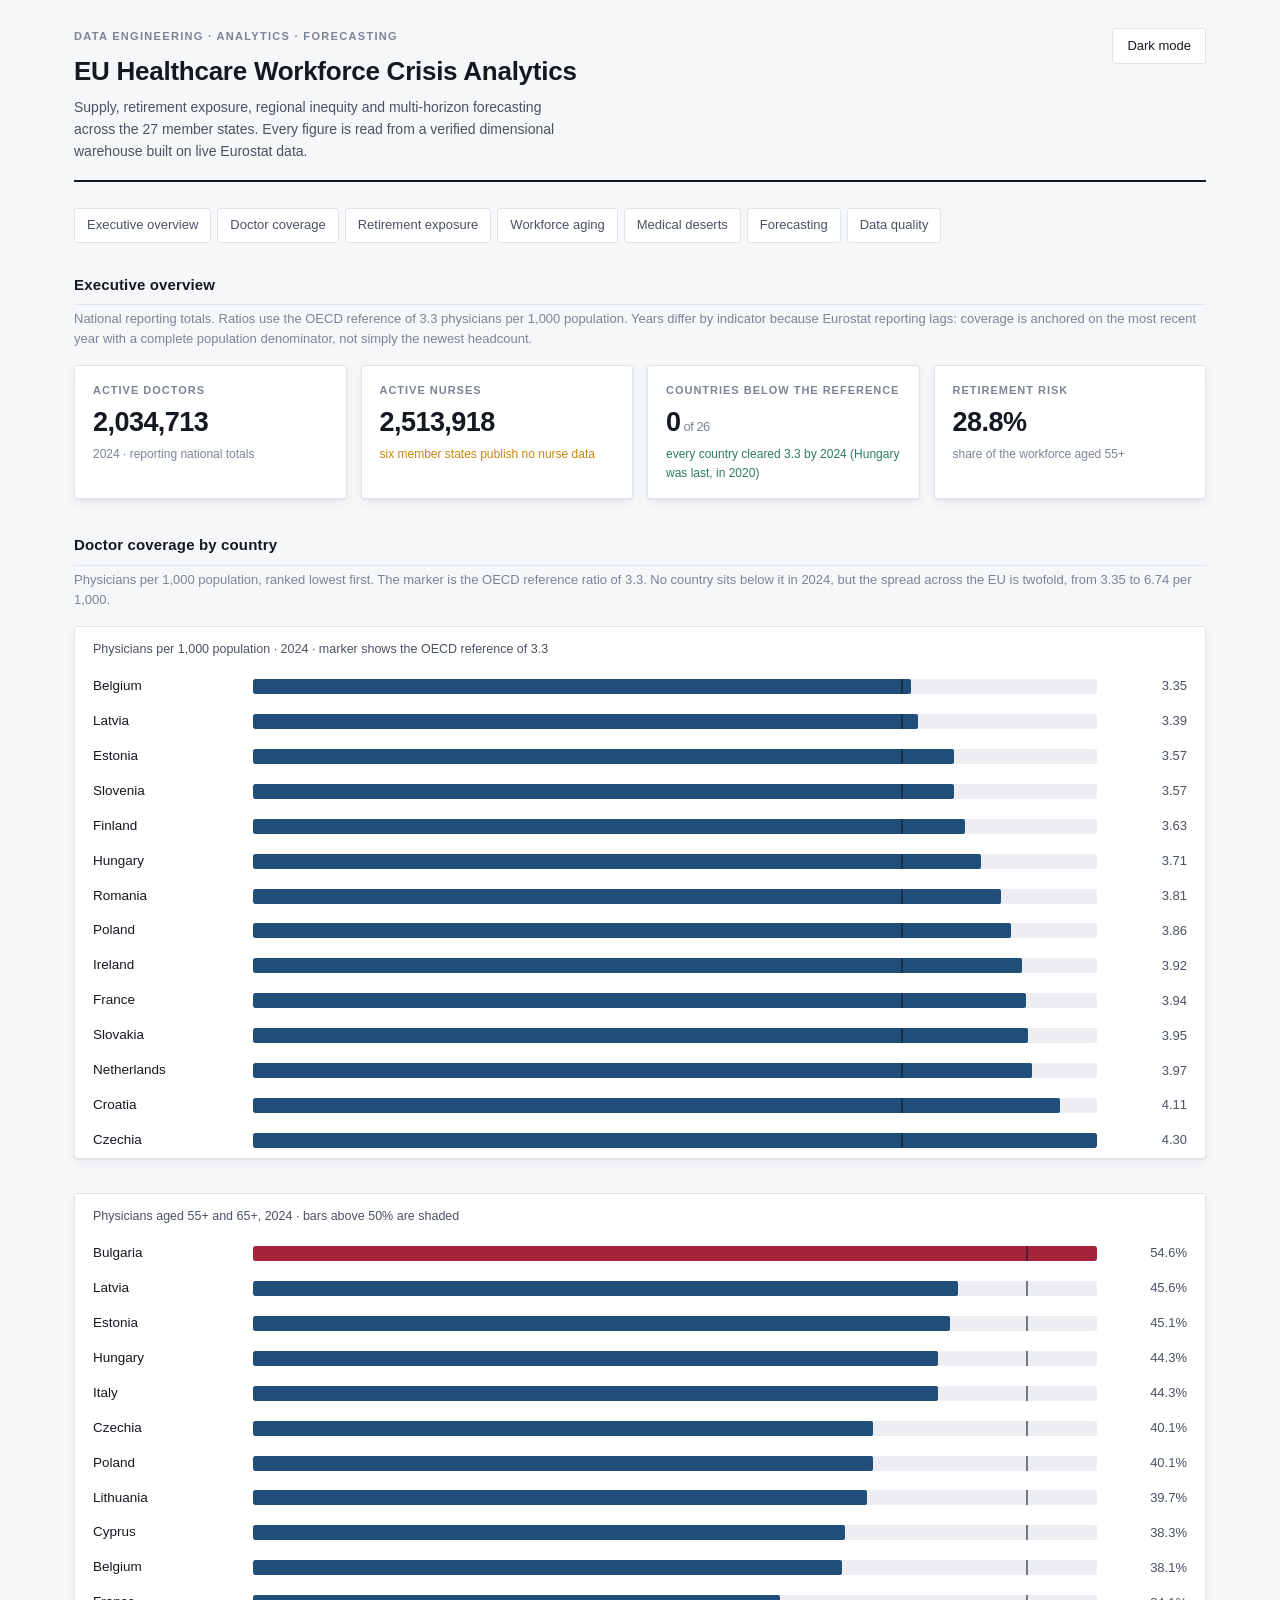
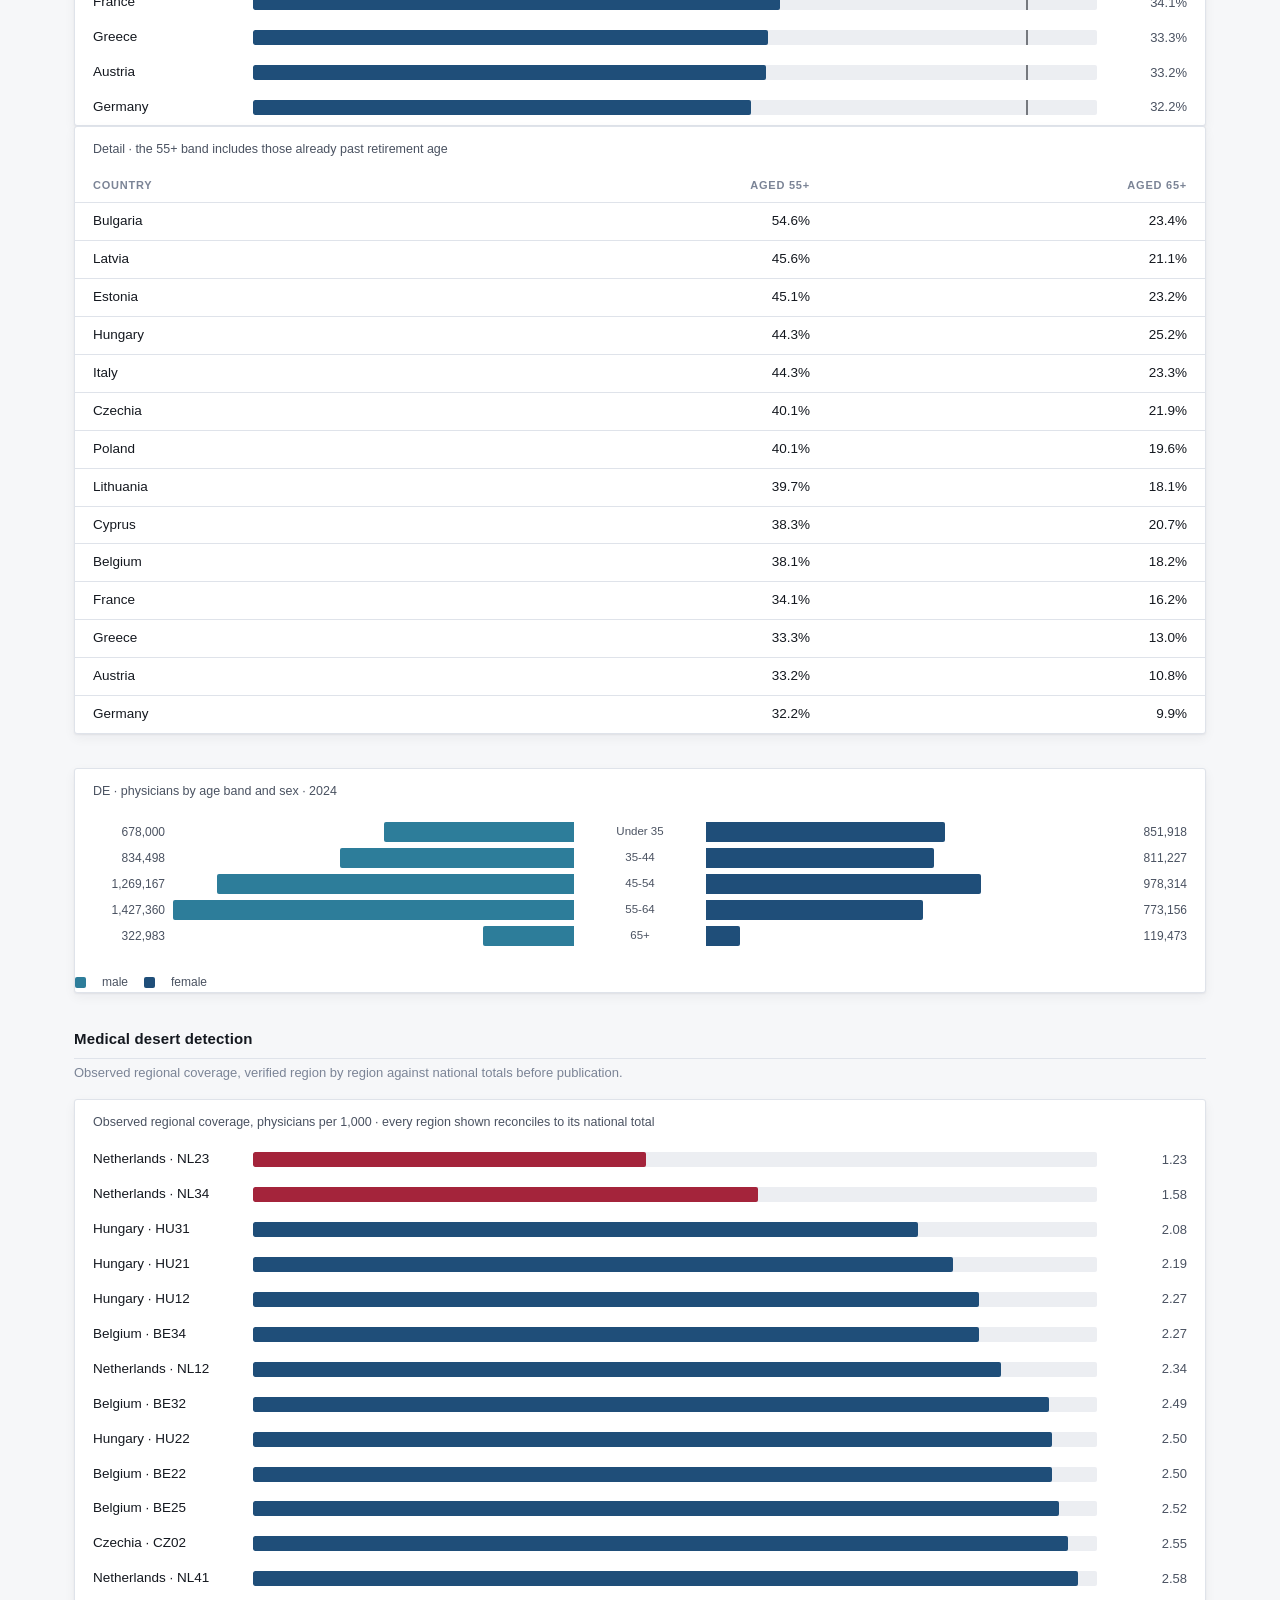
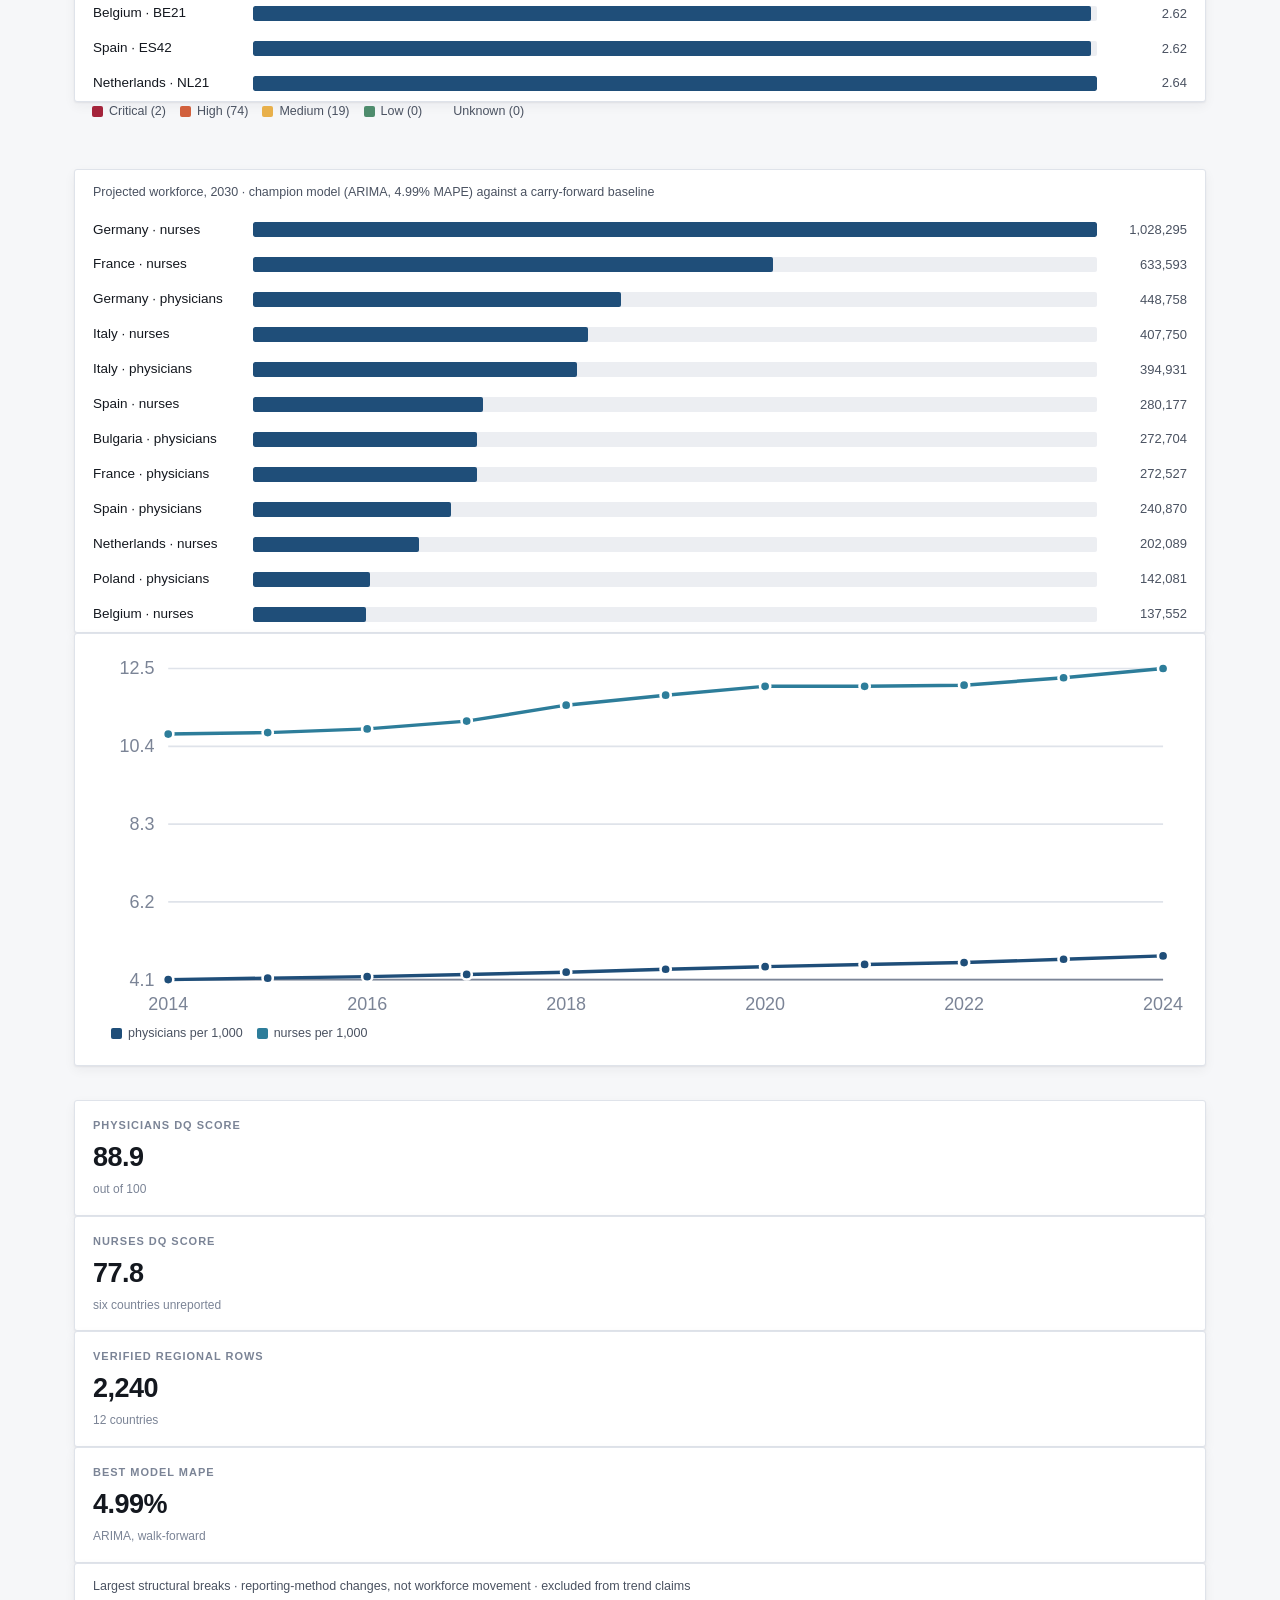
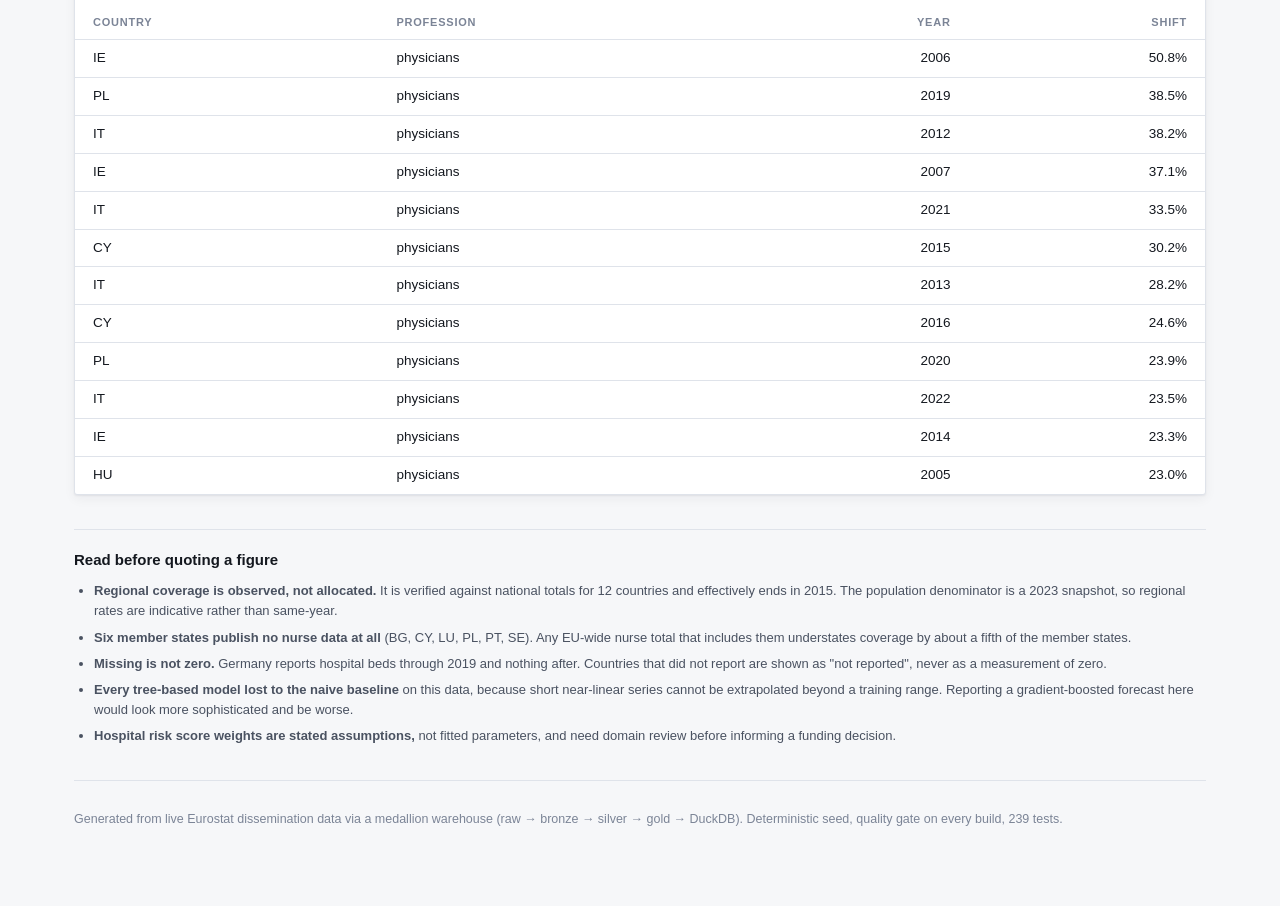
==== site/index.html @ 42e9d763 "Add static dashboard, real screenshots and Cloudflare Pages deployment Static dashboard generated fr" ====
<!DOCTYPE html>
<html lang="en" data-theme="light">
<head>
<meta charset="utf-8">
<meta name="viewport" content="width=device-width, initial-scale=1">
<title>EU Healthcare Workforce — Crisis Analytics</title>
<meta name="description" content="Observed EU health-workforce supply, retirement
exposure and forecast comparison, built from live Eurostat data.">
<link rel="stylesheet" href="assets/styles.css">
</head>
<body>
<div class="wrap">

  <header class="masthead">
    <div>
      <p class="eyebrow">Data Engineering · Analytics · Forecasting</p>
      <h1>EU Healthcare Workforce Crisis Analytics</h1>
      <p class="sub">Supply, retirement exposure, regional inequity and
        multi-horizon forecasting across the 27 member states. Every figure is
        read from a verified dimensional warehouse built on live Eurostat data.</p>
    </div>
    <div class="toolbar">
      <button class="theme" id="theme-toggle" type="button">Dark mode</button>
    </div>
  </header>

  <nav class="toc" aria-label="Sections">
    <a href="#overview">Executive overview</a>
    <a href="#coverage">Doctor coverage</a>
    <a href="#retirement">Retirement exposure</a>
    <a href="#pyramid">Workforce aging</a>
    <a href="#deserts">Medical deserts</a>
    <a href="#forecast">Forecasting</a>
    <a href="#quality">Data quality</a>
  </nav>

  <section id="overview">
    <h2>Executive overview</h2>
    <p class="note">National reporting totals. Ratios use the OECD reference of
      3.3 physicians per 1,000 population. Years differ by indicator because
      Eurostat reporting lags: coverage is anchored on the most recent year
      with a complete population denominator, not simply the newest headcount.</p>
    <div class="grid g4" id="kpis"></div>
  </section>

  <section id="coverage">
    <h2>Doctor coverage by country</h2>
    <p class="note">Physicians per 1,000 population, ranked lowest first. The
      marker is the OECD reference ratio of 3.3. No country sits below it in
      2024, but the spread across the EU is twofold, from 3.35 to 6.74 per
      1,000.</p>
    <div id="coverage-chart"></div>
  </section>

  <section id="retirement">
    <h2>Retirement exposure</h2>
    <p class="note">Share of physicians aged 55 or over. A country above 50% is
      carrying more retirement risk than replacement capacity in the same
      decade.</p>
    <div id="retirement"></div>
  </section>

  <section id="pyramid">
    <h2>Workforce aging</h2>
    <p class="note">Physician age distribution by sex, showing the width of the
      retirement pipeline relative to new entrants.</p>
    <div id="pyramid"></div>
  </section>

  <section id="deserts">
    <h2>Medical desert detection</h2>
    <p class="note">Observed regional coverage, verified region by region
      against national totals before publication.</p>
    <div id="regional"></div>
  </section>

  <section id="forecast">
    <h2>Forecasting centre</h2>
    <p class="note">Seven model families compared on one task under identical
      walk-forward validation, then the champion applied forward.</p>
    <div id="forecast"></div>
  </section>

  <section id="quality">
    <h2>Data quality and model validation</h2>
    <p class="note">Checks that run on every build, and the discontinuities
      excluded from trend claims.</p>
    <div id="quality"></div>
  </section>

  <div class="caveats">
    <h2>Read before quoting a figure</h2>
    <ul>
      <li><strong>Regional coverage is observed, not allocated.</strong> It is
        verified against national totals for 12 countries and effectively ends
        in 2015. The population denominator is a 2023 snapshot, so regional rates
        are indicative rather than same-year.</li>
      <li><strong>Six member states publish no nurse data at all</strong>
        (BG, CY, LU, PL, PT, SE). Any EU-wide nurse total that includes them
        understates coverage by about a fifth of the member states.</li>
      <li><strong>Missing is not zero.</strong> Germany reports hospital beds
        through 2019 and nothing after. Countries that did not report are shown
        as "not reported", never as a measurement of zero.</li>
      <li><strong>Every tree-based model lost to the naive baseline</strong> on
        this data, because short near-linear series cannot be extrapolated
        beyond a training range. Reporting a gradient-boosted forecast here would
        look more sophisticated and be worse.</li>
      <li><strong>Hospital risk score weights are stated assumptions,</strong>
        not fitted parameters, and need domain review before informing a funding
        decision.</li>
    </ul>
  </div>

  <footer>
    <p>Generated from live Eurostat dissemination data via a medallion
      warehouse (raw → bronze → silver → gold → DuckDB). Deterministic seed,
      quality gate on every build, 239 tests.</p>
  </footer>

</div>
<script src="assets/data.js"></script>
<script src="assets/app.js"></script>
</body>
</html>
---- site/assets/styles.css ----
/* ==========================================================================
   EU Healthcare Workforce — static dashboard
   Consulting palette (McKinsey / Deloitte register), light and dark.
   No framework, no CDN: one file, deployable anywhere.
   ========================================================================== */

:root {
  --ink: #14181f;
  --ink-2: #4a5261;
  --ink-3: #7b8496;
  --surface: #ffffff;
  --surface-2: #f6f7f9;
  --surface-3: #eceef2;
  --line: #dfe3ea;
  --accent: #1f4e79;
  --accent-2: #2d7d9a;

  /* Sequential ramp for risk tiers. Lightness varies monotonically so the
     encoding survives greyscale and colour-vision deficiency. */
  --risk-critical: #a4243b;
  --risk-high: #d1603d;
  --risk-medium: #e8b04b;
  --risk-low: #4e8c6d;

  --good: #2d7d5f;
  --warn: #c8860d;
  --radius: 3px;
  --shadow: 0 1px 2px rgba(20, 24, 31, .06), 0 4px 12px rgba(20, 24, 31, .05);
}

[data-theme="dark"] {
  --ink: #eef1f6;
  --ink-2: #b3bccb;
  --ink-3: #7f8a9c;
  --surface: #141922;
  --surface-2: #1b2130;
  --surface-3: #232b3b;
  --line: #2c3547;
  --accent: #6fa8dc;
  --accent-2: #5bc0de;
  --risk-critical: #e2707f;
  --risk-high: #ef9464;
  --risk-medium: #f2cd74;
  --risk-low: #7fc0a0;
  --good: #6cc39a;
  --warn: #e3b341;
  --shadow: 0 1px 2px rgba(0, 0, 0, .4), 0 4px 14px rgba(0, 0, 0, .3);
}

* { box-sizing: border-box; }

body {
  margin: 0;
  background: var(--surface-2);
  color: var(--ink);
  font: 400 15px/1.55 -apple-system, BlinkMacSystemFont, "Segoe UI",
        Inter, Roboto, "Helvetica Neue", Arial, sans-serif;
  -webkit-font-smoothing: antialiased;
}

.wrap { max-width: 1180px; margin: 0 auto; padding: 28px 24px 64px; }

/* --- header --------------------------------------------------------------- */
header.masthead {
  display: flex; justify-content: space-between; align-items: flex-start;
  gap: 24px; padding-bottom: 18px; margin-bottom: 26px;
  border-bottom: 2px solid var(--ink);
}
.eyebrow {
  font-size: 11px; font-weight: 600; letter-spacing: .12em;
  text-transform: uppercase; color: var(--ink-3); margin: 0 0 6px;
}
h1 { font-size: 26px; font-weight: 600; margin: 0 0 6px; letter-spacing: -.01em; }
.sub { font-size: 14px; color: var(--ink-2); margin: 0; max-width: 62ch; }
.toolbar { display: flex; gap: 10px; align-items: center; flex-shrink: 0; }

button.theme {
  font: inherit; font-size: 13px; cursor: pointer;
  padding: 7px 14px; border-radius: var(--radius);
  border: 1px solid var(--line); background: var(--surface);
  color: var(--ink);
}
button.theme:hover { border-color: var(--ink-3); }
button.theme:focus-visible { outline: 2px solid var(--accent); outline-offset: 2px; }

/* --- nav ------------------------------------------------------------------ */
nav.toc { display: flex; flex-wrap: wrap; gap: 6px; margin-bottom: 30px; }
nav.toc a {
  font-size: 13px; text-decoration: none; color: var(--ink-2);
  padding: 6px 12px; border: 1px solid var(--line);
  border-radius: var(--radius); background: var(--surface);
}
nav.toc a:hover, nav.toc a:focus-visible {
  color: var(--ink); border-color: var(--ink-3);
}
nav.toc a:focus-visible { outline: 2px solid var(--accent); outline-offset: 2px; }

/* --- panels --------------------------------------------------------------- */
section { margin-bottom: 34px; scroll-margin-top: 20px; }
section > h2 {
  font-size: 15px; font-weight: 600; letter-spacing: .01em;
  margin: 0 0 4px; padding-bottom: 8px; border-bottom: 1px solid var(--line);
}
section > p.note { font-size: 13px; color: var(--ink-3); margin: 0 0 16px; }

.panel {
  background: var(--surface); border: 1px solid var(--line);
  border-radius: var(--radius); box-shadow: var(--shadow);
}
.grid { display: grid; gap: 14px; }
.g2 { grid-template-columns: repeat(2, minmax(0, 1fr)); }
.g3 { grid-template-columns: repeat(3, minmax(0, 1fr)); }
.g4 { grid-template-columns: repeat(4, minmax(0, 1fr)); }

/* --- KPI tiles ------------------------------------------------------------ */
.kpi { padding: 16px 18px; }
.kpi .label {
  font-size: 11px; font-weight: 600; letter-spacing: .09em;
  text-transform: uppercase; color: var(--ink-3); margin-bottom: 8px;
}
.kpi .value {
  font-size: 27px; font-weight: 600; letter-spacing: -.02em;
  font-variant-numeric: tabular-nums; line-height: 1.15;
}
.kpi .unit { font-size: 13px; font-weight: 400; color: var(--ink-3); }
.kpi .foot { font-size: 12px; color: var(--ink-3); margin-top: 7px; }
.kpi .foot.good { color: var(--good); }
.kpi .foot.warn { color: var(--warn); }

/* --- tables --------------------------------------------------------------- */
table { width: 100%; border-collapse: collapse; font-size: 13.5px; }
/* Panel caption sits outside the <table> so it cannot inherit table layout
   and collapse into a single malformed row. */
.panel-caption {
  font-size: 12.5px; color: var(--ink-2); padding: 13px 18px 11px;
  font-weight: 500; line-height: 1.45;
}
th, td {
  padding: 8px 18px; text-align: left;
  border-bottom: 1px solid var(--line);
}
thead th {
  font-size: 11px; font-weight: 600; letter-spacing: .07em;
  text-transform: uppercase; color: var(--ink-3);
  border-bottom: 1px solid var(--line); position: sticky; top: 0;
  background: var(--surface);
}
tbody tr:last-child td { border-bottom: none; }
tbody tr:hover { background: var(--surface-2); }
td.num, th.num {
  text-align: right; font-variant-numeric: tabular-nums;
}
.scroll { max-height: 340px; overflow-y: auto; }

/* --- bars (CSS only, no charting library) --------------------------------- */
.bar-row {
  display: grid; grid-template-columns: 148px 1fr 78px;
  align-items: center; gap: 12px; padding: 7px 18px;
}
.bar-row .name { font-size: 13.5px; }
.bar-track {
  height: 15px; background: var(--surface-3);
  border-radius: 2px; overflow: hidden; position: relative;
}
.bar-fill { height: 100%; border-radius: 2px; background: var(--accent); }
.bar-fill.pos { background: var(--risk-critical); }
.bar-fill.neg { background: var(--risk-low); }
.bar-row .val {
  font-size: 13px; text-align: right;
  font-variant-numeric: tabular-nums; color: var(--ink-2);
}
.bar-row.missing .val { color: var(--ink-3); font-style: italic; }

/* --- reference marker ----------------------------------------------------- */
.marker {
  position: absolute; top: -3px; bottom: -3px; width: 2px;
  background: var(--ink); opacity: .55;
}

/* --- tiers ---------------------------------------------------------------- */
.tier {
  display: inline-block; font-size: 11px; font-weight: 600;
  letter-spacing: .04em; padding: 2px 8px; border-radius: 2px;
  color: #fff; white-space: nowrap;
}
.tier-Critical { background: var(--risk-critical); }
.tier-High { background: var(--risk-high); color: #2a1a12; }
.tier-Medium { background: var(--risk-medium); color: #2a2312; }
.tier-Low { background: var(--risk-low); }
.tier-Unknown { background: var(--ink-3); }

.legend { display: flex; flex-wrap: wrap; gap: 14px; font-size: 12.5px;
          color: var(--ink-2); padding: 0 18px 14px; }
.legend span { display: flex; align-items: center; gap: 6px; }
.swatch { width: 11px; height: 11px; border-radius: 2px; }

/* --- pyramid -------------------------------------------------------------- */
.pyramid { padding: 8px 18px 16px; }
.pyr-row {
  display: grid; grid-template-columns: 72px 1fr 116px 1fr 72px;
  align-items: center; gap: 8px; padding: 3px 0;
}
.pyr-row .side { display: flex; height: 20px; }
.pyr-row .left { justify-content: flex-end; }
/* Male grows leftward from the centre column; female grows rightward. */
.pyr-left { background: var(--accent-2); border-radius: 2px 0 0 2px; }
.pyr-right { background: var(--accent); border-radius: 0 2px 2px 0; }
.pyr-label {
  font-size: 11.5px; color: var(--ink-2); text-align: center;
  white-space: nowrap;
}
.pyr-val {
  font-size: 12px; text-align: right; font-variant-numeric: tabular-nums;
  color: var(--ink-2);
}
.pyr-legend {
  font-size: 12px; color: var(--ink-2); padding: 8px 0 0;
  display: flex; gap: 16px; align-items: center;
}

/* --- inline SVG chart ----------------------------------------------------- */
.chart { padding: 14px 18px 8px; }
.chart svg { width: 100%; height: auto; display: block; }
.axis-label { font-size: 10.5px; fill: var(--ink-3); }
.grid-line { stroke: var(--line); stroke-width: 1; }
.axis-line { stroke: var(--ink-3); stroke-width: 1; }
.series-line { fill: none; stroke-width: 2; }
.series-dot { stroke: var(--surface); stroke-width: 1.5; }

/* --- caveats -------------------------------------------------------------- */
.caveat {
  border-left: 3px solid var(--risk-high);
  background: var(--surface-2); padding: 11px 15px; margin: 14px 0 0;
  font-size: 13px; color: var(--ink-2); border-radius: 0 var(--radius)
  var(--radius) 0;
}
.caveat strong { color: var(--ink); font-weight: 600; }
.caveats { margin-top: 34px; padding-top: 18px; border-top: 1px solid var(--line); }
.caveats h2 { font-size: 15px; margin: 0 0 10px; font-weight: 600; }
.caveats ul { margin: 0; padding-left: 20px; font-size: 13px; color: var(--ink-2); }
.caveats li { margin-bottom: 6px; }

footer {
  margin-top: 34px; padding-top: 16px; border-top: 1px solid var(--line);
  font-size: 12.5px; color: var(--ink-3);
}
footer a { color: var(--ink-2); }

.vh {
  position: absolute; width: 1px; height: 1px; overflow: hidden;
  clip: rect(0 0 0 0); white-space: nowrap;
}

@media (max-width: 900px) {
  .g4 { grid-template-columns: repeat(2, minmax(0, 1fr)); }
  .g3, .g2 { grid-template-columns: 1fr; }
  header.masthead { flex-direction: column; }
  .bar-row { grid-template-columns: 110px 1fr 66px; }
  .pyr-row { grid-template-columns: 58px 1fr 84px 1fr 58px; }
}
@media (prefers-reduced-motion: no-preference) {
  .bar-fill { transition: width .5s ease; }
}
@media print {
  body { background: #fff; }
  button.theme, nav.toc { display: none; }
  section { break-inside: avoid; }
}
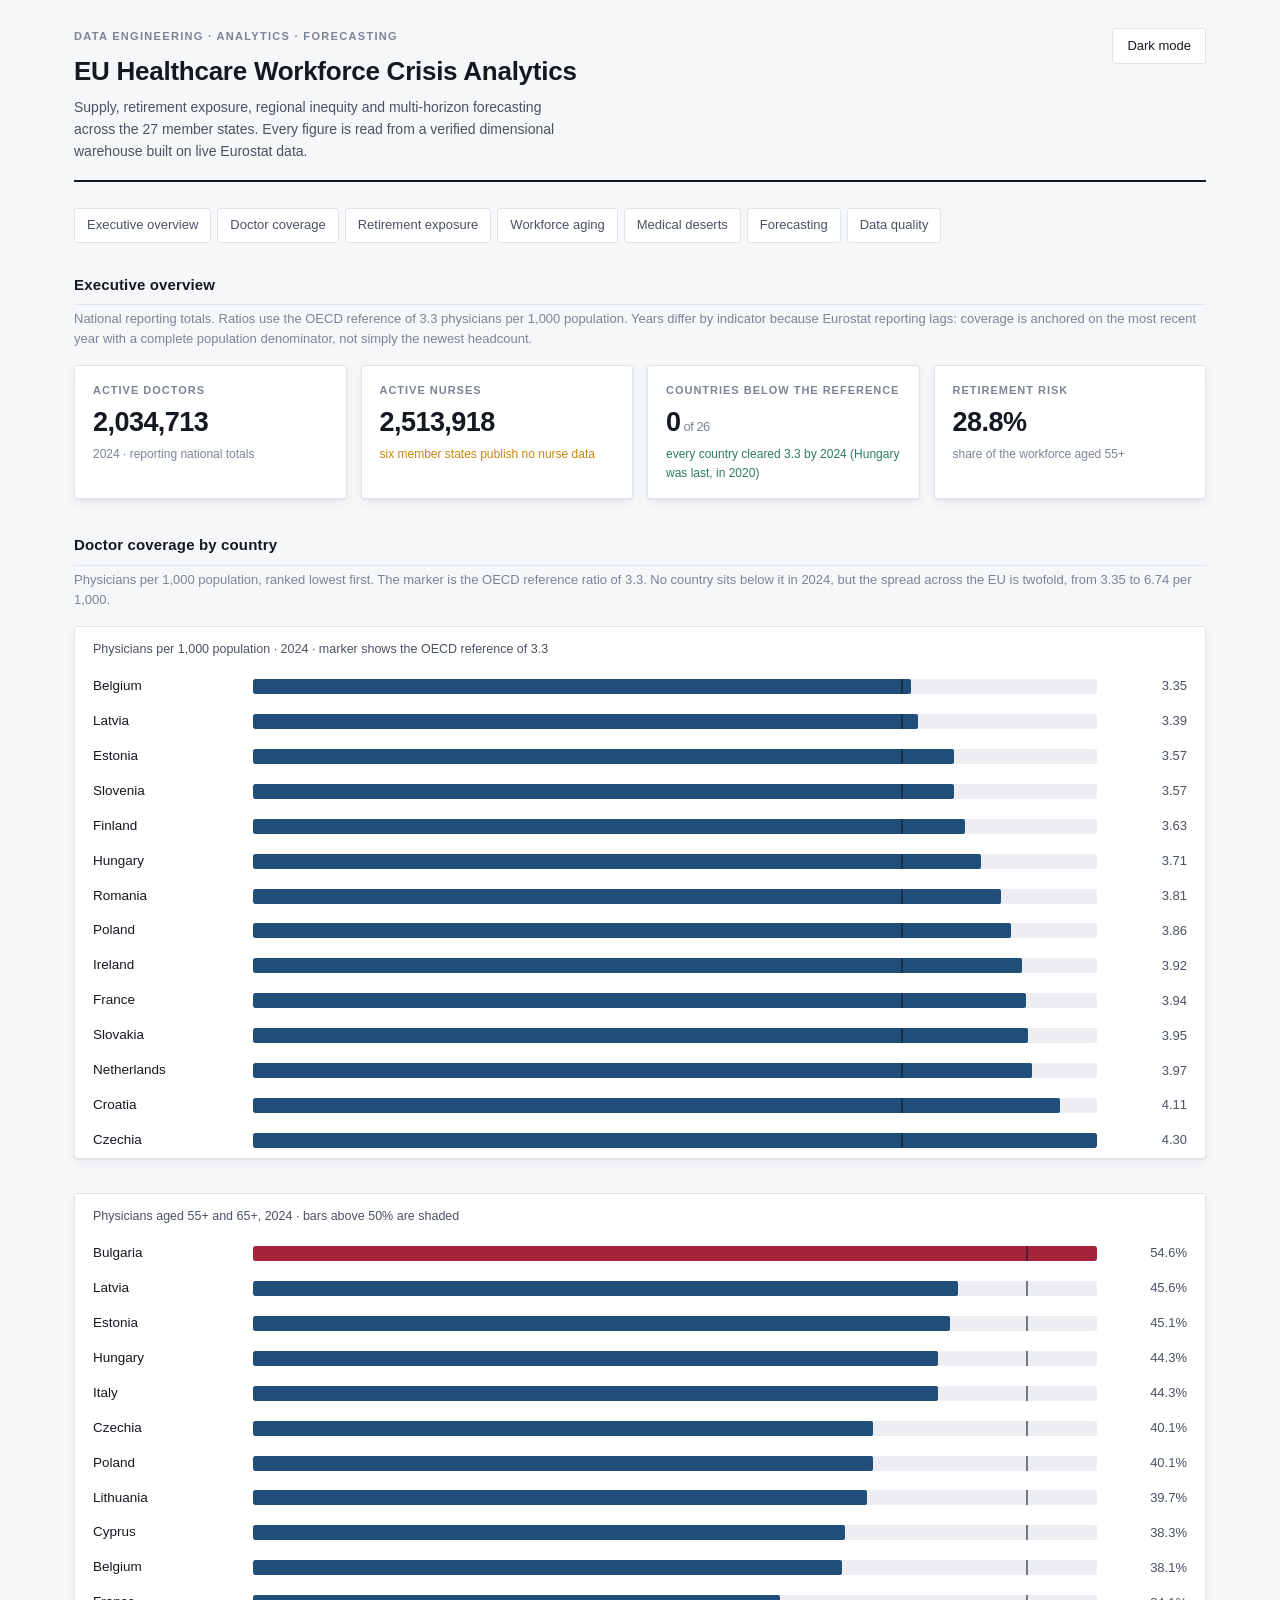
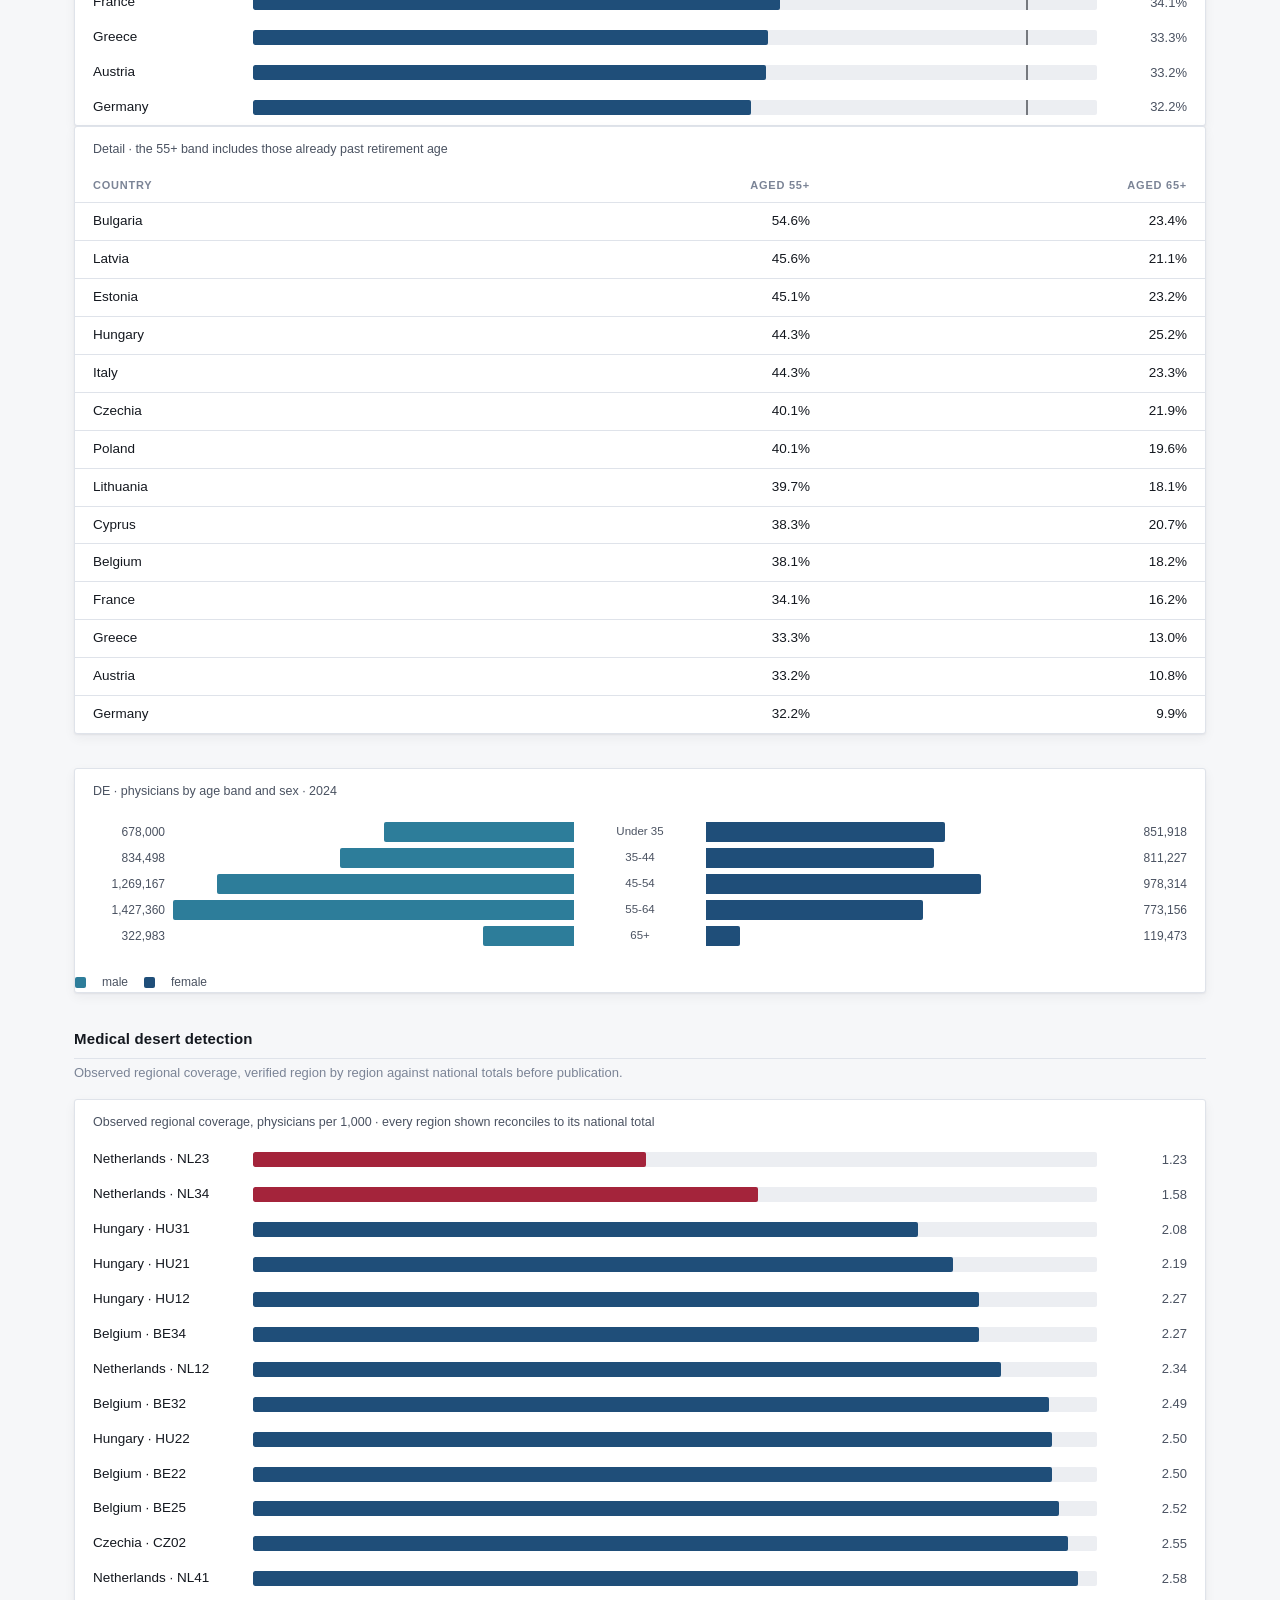
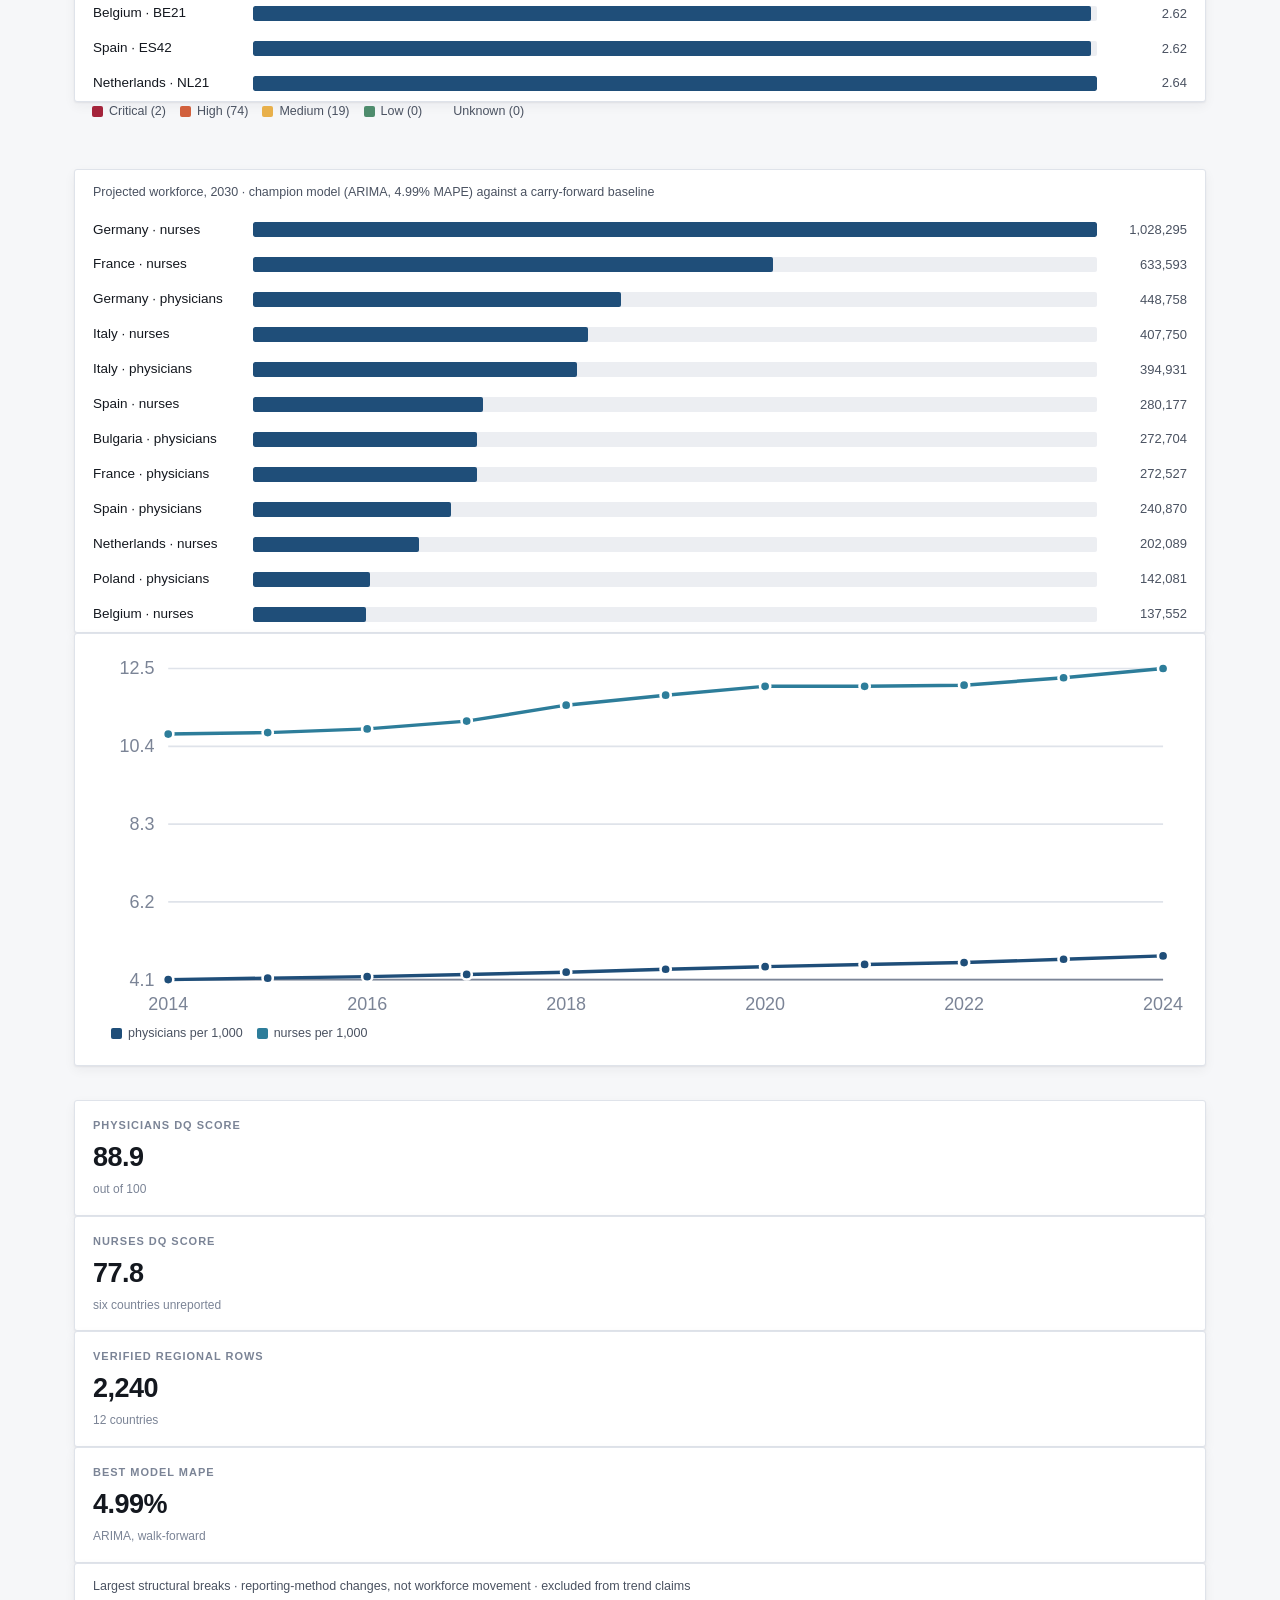
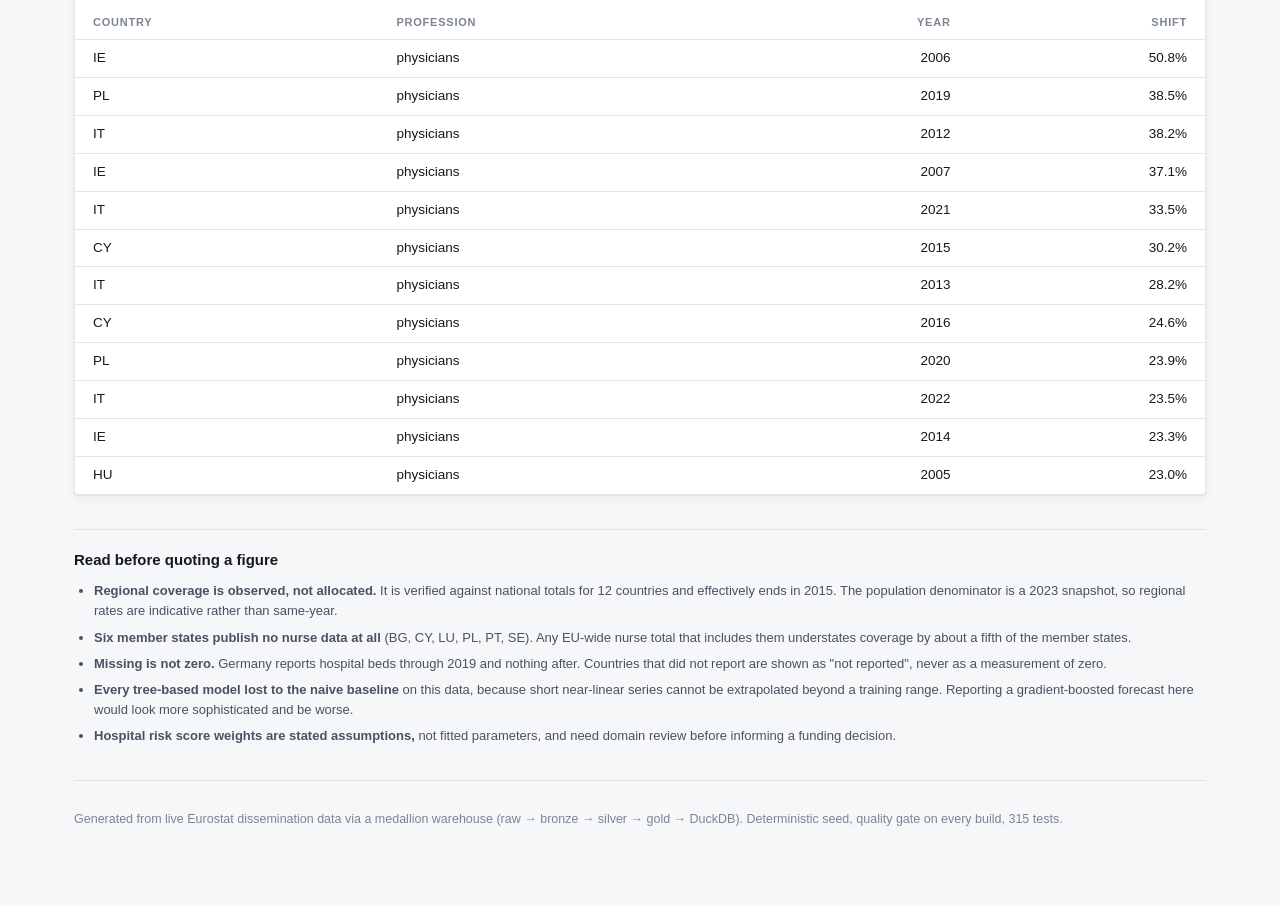
==== commit 72426887: "Generate the quoted test count instead of hardcoding it" ====
--- a/site/index.html
+++ b/site/index.html
@@ -114,7 +114,7 @@
   <footer>
     <p>Generated from live Eurostat dissemination data via a medallion
       warehouse (raw → bronze → silver → gold → DuckDB). Deterministic seed,
-      quality gate on every build, 239 tests.</p>
+      quality gate on every build, 315 tests.</p>
   </footer>
 
 </div>
